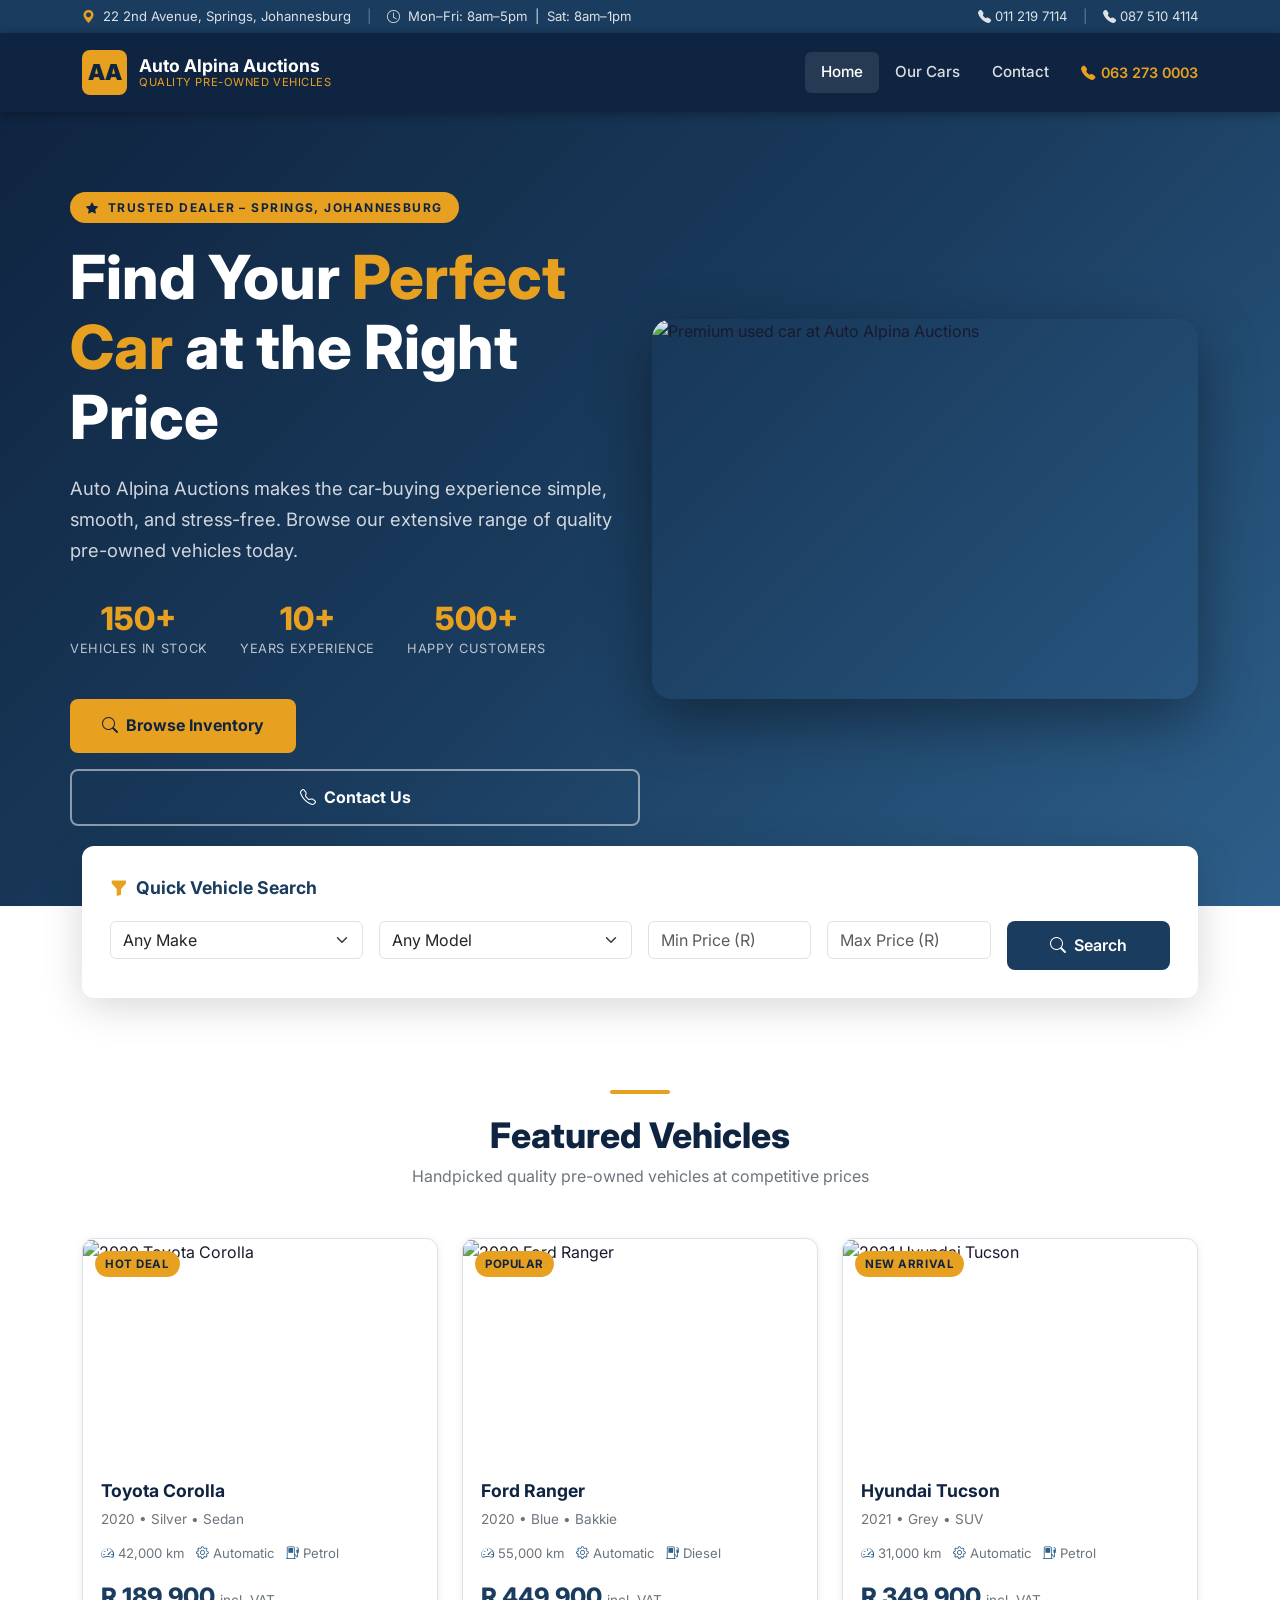
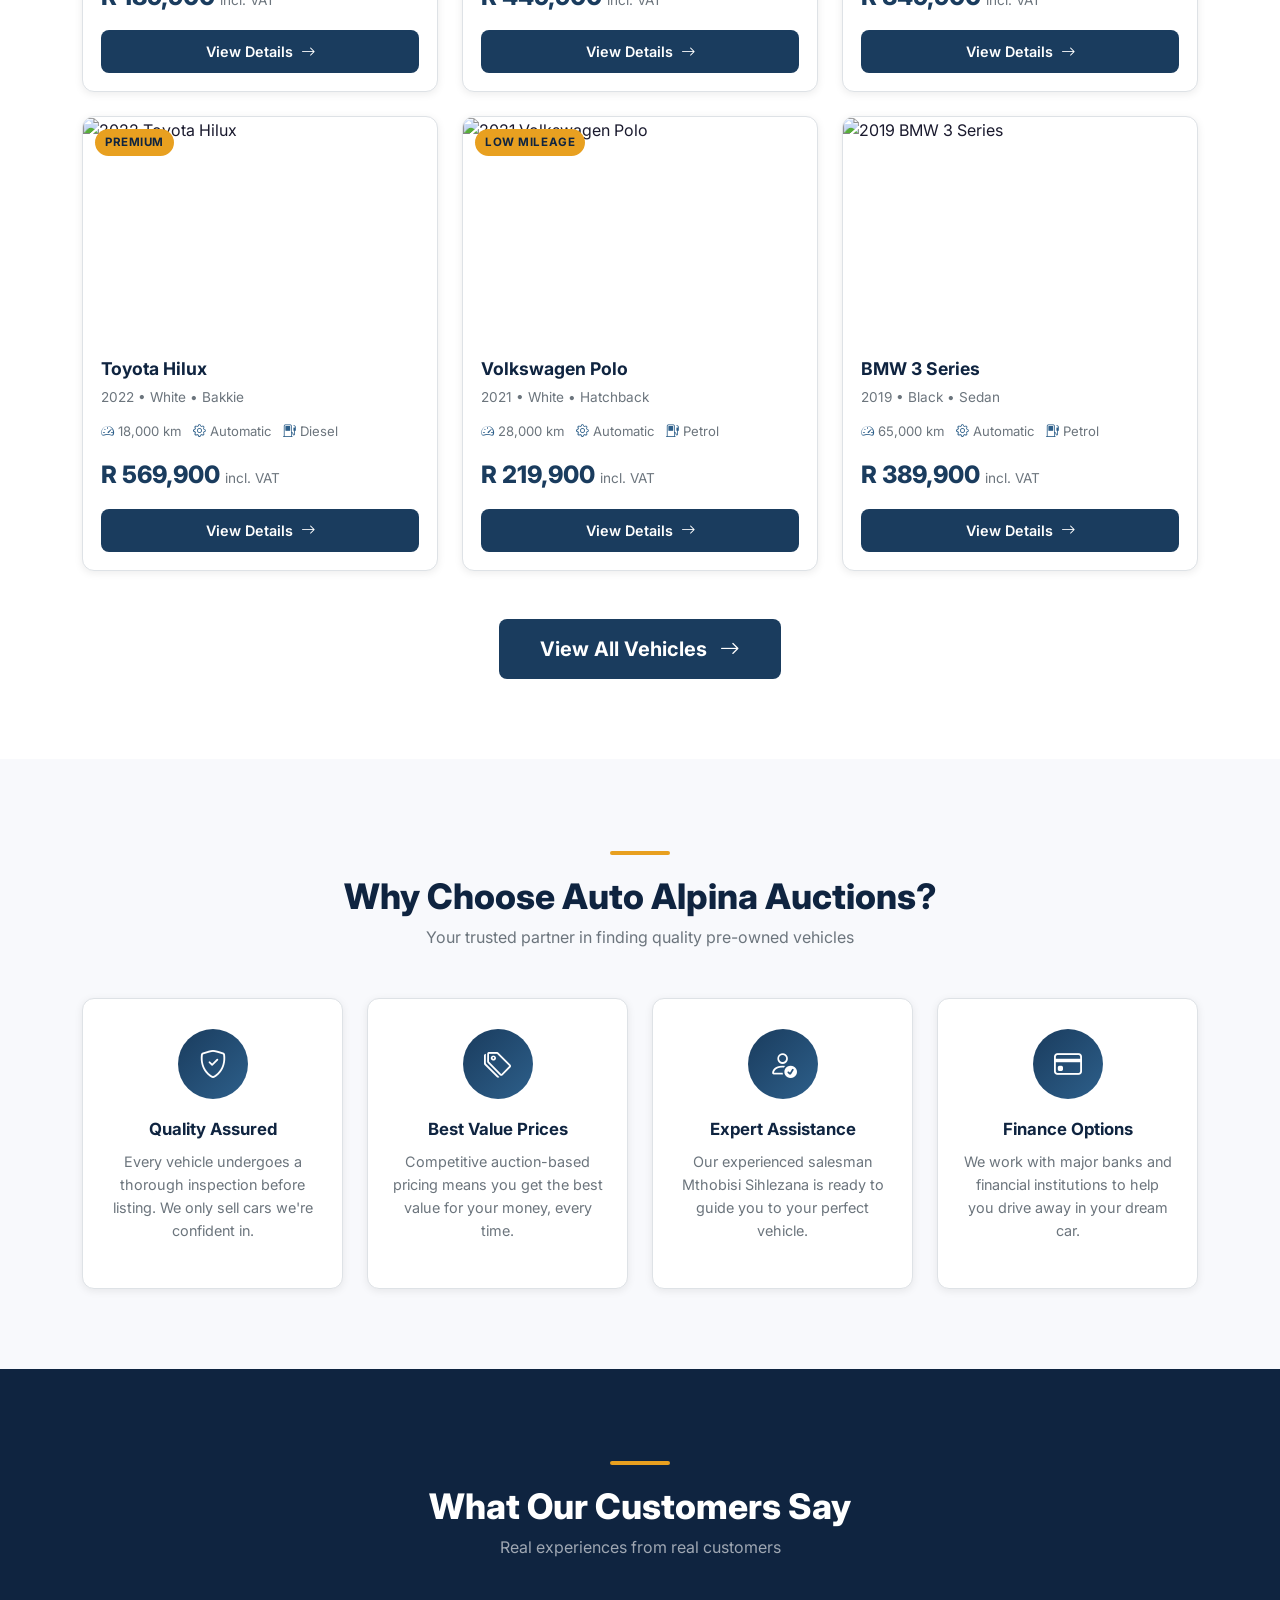
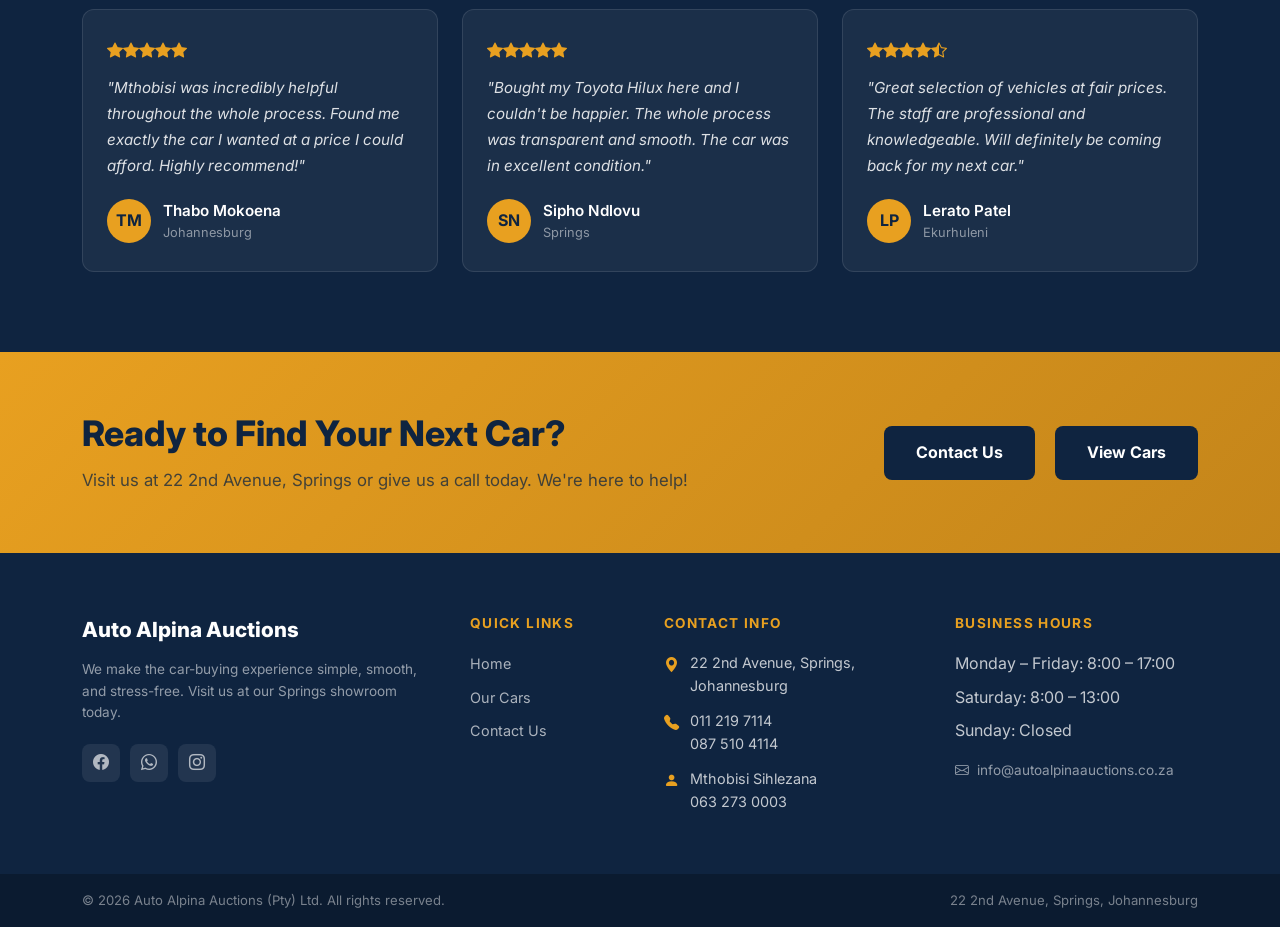
==== index.html @ 6c8ada07 "Add complete website structure for Auto Alpina Auctions Co-authored-by: auto-alpina-auctions <205971" ====
<!DOCTYPE html>
<html lang="en">
<head>
  <meta charset="UTF-8" />
  <meta name="viewport" content="width=device-width, initial-scale=1.0" />
  <meta name="description" content="Auto Alpina Auctions – Quality used cars in Springs, Johannesburg. Browse our inventory of pre-owned vehicles at great prices." />
  <title>Auto Alpina Auctions | Quality Used Cars – Springs, Johannesburg</title>
  <link rel="stylesheet" href="https://cdn.jsdelivr.net/npm/bootstrap@5.3.3/dist/css/bootstrap.min.css" />
  <link rel="stylesheet" href="https://cdn.jsdelivr.net/npm/bootstrap-icons@1.11.3/font/bootstrap-icons.min.css" />
  <link href="https://fonts.googleapis.com/css2?family=Inter:wght@400;500;600;700;800&display=swap" rel="stylesheet" />
  <link rel="stylesheet" href="css/style.css" />
</head>
<body>

  <!-- Top Bar -->
  <div class="top-bar">
    <div class="container d-flex justify-content-between align-items-center flex-wrap gap-2">
      <div>
        <i class="bi bi-geo-alt-fill me-1 text-accent"></i>
        22 2nd Avenue, Springs, Johannesburg
        <span class="separator">|</span>
        <i class="bi bi-clock me-1"></i> Mon–Fri: 8am–5pm &nbsp;|&nbsp; Sat: 8am–1pm
      </div>
      <div>
        <a href="tel:0112197114"><i class="bi bi-telephone-fill me-1"></i>011 219 7114</a>
        <span class="separator">|</span>
        <a href="tel:0875104114"><i class="bi bi-telephone-fill me-1"></i>087 510 4114</a>
      </div>
    </div>
  </div>

  <!-- Navbar -->
  <nav class="navbar navbar-expand-lg">
    <div class="container">
      <a class="navbar-brand" href="index.html">
        <div class="navbar-logo">AA</div>
        <div class="navbar-brand-text">
          <span class="navbar-brand-name">Auto Alpina Auctions</span>
          <span class="navbar-brand-tagline">Quality Pre-Owned Vehicles</span>
        </div>
      </a>
      <button class="navbar-toggler" type="button" data-bs-toggle="collapse" data-bs-target="#mainNav" aria-controls="mainNav" aria-expanded="false" aria-label="Toggle navigation">
        <span class="navbar-toggler-icon"></span>
      </button>
      <div class="collapse navbar-collapse" id="mainNav">
        <ul class="navbar-nav ms-auto me-3">
          <li class="nav-item"><a class="nav-link active" href="index.html">Home</a></li>
          <li class="nav-item"><a class="nav-link" href="inventory.html">Our Cars</a></li>
          <li class="nav-item"><a class="nav-link" href="contact.html">Contact</a></li>
        </ul>
        <a href="tel:0632730003" class="navbar-phone">
          <i class="bi bi-telephone-fill"></i> 063 273 0003
        </a>
      </div>
    </div>
  </nav>

  <!-- Hero Section -->
  <section class="hero">
    <div class="container">
      <div class="row align-items-center">
        <div class="col-lg-6 hero-content">
          <div class="hero-badge">
            <i class="bi bi-star-fill me-1"></i> Trusted Dealer – Springs, Johannesburg
          </div>
          <h1>Find Your <span>Perfect Car</span> at the Right Price</h1>
          <p class="hero-subtitle">
            Auto Alpina Auctions makes the car-buying experience simple, smooth, and stress-free.
            Browse our extensive range of quality pre-owned vehicles today.
          </p>
          <div class="hero-stats">
            <div class="hero-stat">
              <span class="hero-stat-number count-anim" data-count="150" data-suffix="+">150+</span>
              <span class="hero-stat-label">Vehicles in Stock</span>
            </div>
            <div class="hero-stat">
              <span class="hero-stat-number count-anim" data-count="10" data-suffix="+">10+</span>
              <span class="hero-stat-label">Years Experience</span>
            </div>
            <div class="hero-stat">
              <span class="hero-stat-number count-anim" data-count="500" data-suffix="+">500+</span>
              <span class="hero-stat-label">Happy Customers</span>
            </div>
          </div>
          <div class="d-flex gap-3 flex-wrap">
            <a href="inventory.html" class="btn-cta-white" style="background:var(--accent);color:var(--primary-dark);padding:14px 32px;border-radius:8px;font-weight:700;font-size:1rem;">
              <i class="bi bi-search me-2"></i>Browse Inventory
            </a>
            <a href="contact.html" class="btn-call-dealer" style="border:2px solid rgba(255,255,255,0.5);color:#fff;padding:14px 28px;border-radius:8px;font-weight:700;font-size:1rem;background:transparent;">
              <i class="bi bi-telephone me-2"></i>Contact Us
            </a>
          </div>
        </div>
        <div class="col-lg-6 hero-image-col mt-5 mt-lg-0">
          <img
            src="https://images.unsplash.com/photo-1552519507-da3b142c6e3d?w=800&q=80"
            alt="Premium used car at Auto Alpina Auctions"
            class="hero-car-img"
            loading="eager"
          />
        </div>
      </div>
    </div>
  </section>

  <!-- Quick Search Box -->
  <div class="container">
    <div class="search-box">
      <div class="search-box-title">
        <i class="bi bi-funnel-fill"></i> Quick Vehicle Search
      </div>
      <form action="inventory.html" method="GET" id="quickSearchForm">
        <div class="row g-3">
          <div class="col-md-3 col-sm-6">
            <select name="make" class="form-select" id="qsMake">
              <option value="">Any Make</option>
            </select>
          </div>
          <div class="col-md-3 col-sm-6">
            <select name="model" class="form-select" id="qsModel">
              <option value="">Any Model</option>
            </select>
          </div>
          <div class="col-md-2 col-sm-6">
            <input type="number" name="minPrice" class="form-control" placeholder="Min Price (R)" />
          </div>
          <div class="col-md-2 col-sm-6">
            <input type="number" name="maxPrice" class="form-control" placeholder="Max Price (R)" />
          </div>
          <div class="col-md-2">
            <button type="submit" class="btn-search-main">
              <i class="bi bi-search me-1"></i> Search
            </button>
          </div>
        </div>
      </form>
    </div>
  </div>

  <!-- Featured Vehicles -->
  <section class="section-pad">
    <div class="container">
      <div class="text-center mb-5">
        <div class="section-divider mx-auto"></div>
        <h2 class="section-title">Featured Vehicles</h2>
        <p class="section-subtitle">Handpicked quality pre-owned vehicles at competitive prices</p>
      </div>
      <div class="row g-4" id="featuredGrid">
        <!-- Populated by JS -->
      </div>
      <div class="text-center mt-5">
        <a href="inventory.html" class="btn btn-lg" style="background:var(--primary);color:#fff;padding:14px 40px;border-radius:8px;font-weight:700;">
          View All Vehicles <i class="bi bi-arrow-right ms-2"></i>
        </a>
      </div>
    </div>
  </section>

  <!-- Why Choose Us -->
  <section class="section-pad why-us">
    <div class="container">
      <div class="text-center mb-5">
        <div class="section-divider mx-auto"></div>
        <h2 class="section-title">Why Choose Auto Alpina Auctions?</h2>
        <p class="section-subtitle">Your trusted partner in finding quality pre-owned vehicles</p>
      </div>
      <div class="row g-4">
        <div class="col-md-6 col-lg-3">
          <div class="feature-card">
            <div class="feature-icon"><i class="bi bi-shield-check"></i></div>
            <h3 class="feature-title">Quality Assured</h3>
            <p class="feature-text">Every vehicle undergoes a thorough inspection before listing. We only sell cars we're confident in.</p>
          </div>
        </div>
        <div class="col-md-6 col-lg-3">
          <div class="feature-card">
            <div class="feature-icon"><i class="bi bi-tags"></i></div>
            <h3 class="feature-title">Best Value Prices</h3>
            <p class="feature-text">Competitive auction-based pricing means you get the best value for your money, every time.</p>
          </div>
        </div>
        <div class="col-md-6 col-lg-3">
          <div class="feature-card">
            <div class="feature-icon"><i class="bi bi-person-check"></i></div>
            <h3 class="feature-title">Expert Assistance</h3>
            <p class="feature-text">Our experienced salesman Mthobisi Sihlezana is ready to guide you to your perfect vehicle.</p>
          </div>
        </div>
        <div class="col-md-6 col-lg-3">
          <div class="feature-card">
            <div class="feature-icon"><i class="bi bi-credit-card"></i></div>
            <h3 class="feature-title">Finance Options</h3>
            <p class="feature-text">We work with major banks and financial institutions to help you drive away in your dream car.</p>
          </div>
        </div>
      </div>
    </div>
  </section>

  <!-- Testimonials -->
  <section class="section-pad testimonials">
    <div class="container">
      <div class="text-center mb-5">
        <div class="section-divider mx-auto"></div>
        <h2 class="section-title" style="color:#fff;">What Our Customers Say</h2>
        <p class="section-subtitle" style="color:rgba(255,255,255,0.6);">Real experiences from real customers</p>
      </div>
      <div class="row g-4">
        <div class="col-md-4">
          <div class="testimonial-card">
            <div class="testimonial-stars">
              <i class="bi bi-star-fill"></i><i class="bi bi-star-fill"></i><i class="bi bi-star-fill"></i><i class="bi bi-star-fill"></i><i class="bi bi-star-fill"></i>
            </div>
            <p class="testimonial-text">"Mthobisi was incredibly helpful throughout the whole process. Found me exactly the car I wanted at a price I could afford. Highly recommend!"</p>
            <div class="testimonial-author">
              <div class="testimonial-avatar">TM</div>
              <div>
                <div class="testimonial-name">Thabo Mokoena</div>
                <div class="testimonial-location">Johannesburg</div>
              </div>
            </div>
          </div>
        </div>
        <div class="col-md-4">
          <div class="testimonial-card">
            <div class="testimonial-stars">
              <i class="bi bi-star-fill"></i><i class="bi bi-star-fill"></i><i class="bi bi-star-fill"></i><i class="bi bi-star-fill"></i><i class="bi bi-star-fill"></i>
            </div>
            <p class="testimonial-text">"Bought my Toyota Hilux here and I couldn't be happier. The whole process was transparent and smooth. The car was in excellent condition."</p>
            <div class="testimonial-author">
              <div class="testimonial-avatar">SN</div>
              <div>
                <div class="testimonial-name">Sipho Ndlovu</div>
                <div class="testimonial-location">Springs</div>
              </div>
            </div>
          </div>
        </div>
        <div class="col-md-4">
          <div class="testimonial-card">
            <div class="testimonial-stars">
              <i class="bi bi-star-fill"></i><i class="bi bi-star-fill"></i><i class="bi bi-star-fill"></i><i class="bi bi-star-fill"></i><i class="bi bi-star-half"></i>
            </div>
            <p class="testimonial-text">"Great selection of vehicles at fair prices. The staff are professional and knowledgeable. Will definitely be coming back for my next car."</p>
            <div class="testimonial-author">
              <div class="testimonial-avatar">LP</div>
              <div>
                <div class="testimonial-name">Lerato Patel</div>
                <div class="testimonial-location">Ekurhuleni</div>
              </div>
            </div>
          </div>
        </div>
      </div>
    </div>
  </section>

  <!-- CTA Banner -->
  <section class="cta-banner">
    <div class="container">
      <div class="row align-items-center">
        <div class="col-lg-8">
          <h2>Ready to Find Your Next Car?</h2>
          <p>Visit us at 22 2nd Avenue, Springs or give us a call today. We're here to help!</p>
        </div>
        <div class="col-lg-4 text-lg-end mt-4 mt-lg-0">
          <a href="contact.html" class="btn-cta-white me-3">Contact Us</a>
          <a href="inventory.html" class="btn-cta-white">View Cars</a>
        </div>
      </div>
    </div>
  </section>

  <!-- Footer -->
  <footer>
    <div class="container">
      <div class="row g-5">
        <div class="col-lg-4">
          <div class="footer-logo-text">Auto Alpina Auctions</div>
          <p class="footer-tagline">We make the car-buying experience simple, smooth, and stress-free. Visit us at our Springs showroom today.</p>
          <div class="footer-social">
            <a href="#" aria-label="Facebook"><i class="bi bi-facebook"></i></a>
            <a href="#" aria-label="WhatsApp"><i class="bi bi-whatsapp"></i></a>
            <a href="#" aria-label="Instagram"><i class="bi bi-instagram"></i></a>
          </div>
        </div>
        <div class="col-lg-2 col-md-4">
          <div class="footer-heading">Quick Links</div>
          <ul class="footer-links">
            <li><a href="index.html">Home</a></li>
            <li><a href="inventory.html">Our Cars</a></li>
            <li><a href="contact.html">Contact Us</a></li>
          </ul>
        </div>
        <div class="col-lg-3 col-md-4">
          <div class="footer-heading">Contact Info</div>
          <div class="footer-contact-item">
            <i class="bi bi-geo-alt-fill"></i>
            <span>22 2nd Avenue, Springs, Johannesburg</span>
          </div>
          <div class="footer-contact-item">
            <i class="bi bi-telephone-fill"></i>
            <div>
              <a href="tel:0112197114" style="color:rgba(255,255,255,0.75);">011 219 7114</a><br/>
              <a href="tel:0875104114" style="color:rgba(255,255,255,0.75);">087 510 4114</a>
            </div>
          </div>
          <div class="footer-contact-item">
            <i class="bi bi-person-fill"></i>
            <div>
              <div style="color:rgba(255,255,255,0.75);">Mthobisi Sihlezana</div>
              <a href="tel:0632730003" style="color:rgba(255,255,255,0.75);">063 273 0003</a>
            </div>
          </div>
        </div>
        <div class="col-lg-3 col-md-4">
          <div class="footer-heading">Business Hours</div>
          <ul class="footer-links">
            <li>Monday – Friday: 8:00 – 17:00</li>
            <li>Saturday: 8:00 – 13:00</li>
            <li>Sunday: Closed</li>
          </ul>
          <div class="mt-3" style="color:rgba(255,255,255,0.55);font-size:0.85rem;">
            <i class="bi bi-envelope me-1"></i> info@autoalpinaauctions.co.za
          </div>
        </div>
      </div>
    </div>
    <div class="footer-bottom mt-5">
      <div class="container d-flex justify-content-between align-items-center flex-wrap gap-2">
        <p>&copy; <span id="footerYear"></span> Auto Alpina Auctions (Pty) Ltd. All rights reserved.</p>
        <p>22 2nd Avenue, Springs, Johannesburg</p>
      </div>
    </div>
  </footer>

  <script src="https://cdn.jsdelivr.net/npm/bootstrap@5.3.3/dist/js/bootstrap.bundle.min.js"></script>
  <script src="js/inventory-data.js"></script>
  <script src="js/main.js"></script>
  <script>
    // Footer year
    document.getElementById('footerYear').textContent = new Date().getFullYear();

    // Populate quick search make dropdown
    const qsMake = document.getElementById('qsMake');
    getUniqueMakes().forEach(make => {
      const opt = document.createElement('option');
      opt.value = make;
      opt.textContent = make;
      qsMake.appendChild(opt);
    });

    // Update model dropdown when make changes
    qsMake.addEventListener('change', function () {
      const qsModel = document.getElementById('qsModel');
      qsModel.innerHTML = '<option value="">Any Model</option>';
      if (this.value) {
        getModelsByMake(this.value).forEach(model => {
          const opt = document.createElement('option');
          opt.value = model;
          opt.textContent = model;
          qsModel.appendChild(opt);
        });
      }
    });

    // Featured vehicles (first 6, varied selection)
    const featuredIds = [1, 4, 5, 7, 2, 3];
    const featuredVehicles = featuredIds.map(id => getVehicleById(id)).filter(Boolean);
    const featuredGrid = document.getElementById('featuredGrid');

    featuredVehicles.forEach(v => {
      const col = document.createElement('div');
      col.className = 'col-lg-4 col-md-6';
      col.innerHTML = `
        <div class="vehicle-card">
          <div class="vehicle-card-img-wrapper">
            <img src="${v.images[0]}" alt="${v.year} ${v.make} ${v.model}" class="vehicle-card-img" loading="lazy" />
            ${v.badge ? `<div class="vehicle-badge">${v.badge}</div>` : ''}
          </div>
          <div class="vehicle-card-body">
            <div class="vehicle-card-title">${v.make} ${v.model}</div>
            <div class="vehicle-card-year">${v.year} &bull; ${v.color} &bull; ${v.bodyType}</div>
            <div class="vehicle-card-specs">
              <span class="vehicle-spec-item"><i class="bi bi-speedometer2"></i> ${v.mileage.toLocaleString()} km</span>
              <span class="vehicle-spec-item"><i class="bi bi-gear"></i> ${v.transmission}</span>
              <span class="vehicle-spec-item"><i class="bi bi-fuel-pump"></i> ${v.fuelType}</span>
            </div>
            <div class="vehicle-card-price">${formatPrice(v.price)} <span>incl. VAT</span></div>
            <a href="vehicle-detail.html?id=${v.id}" class="btn-view-car">
              View Details <i class="bi bi-arrow-right ms-1"></i>
            </a>
          </div>
        </div>`;
      featuredGrid.appendChild(col);
    });
  </script>
</body>
</html>
---- css/style.css ----
/* ============================
   Auto Alpina Auctions - Main Styles
   ============================ */

:root {
  --primary: #1a3c5e;
  --primary-dark: #0f2440;
  --primary-light: #2d5f8a;
  --accent: #e8a020;
  --accent-dark: #c4851a;
  --text-dark: #1a1a2e;
  --text-muted: #6c757d;
  --bg-light: #f8f9fc;
  --bg-white: #ffffff;
  --border-color: #dee2e6;
  --shadow-sm: 0 2px 8px rgba(0,0,0,0.08);
  --shadow-md: 0 4px 20px rgba(0,0,0,0.12);
  --shadow-lg: 0 8px 40px rgba(0,0,0,0.16);
  --radius: 12px;
  --radius-sm: 8px;
  --transition: all 0.3s ease;
}

* {
  box-sizing: border-box;
  margin: 0;
  padding: 0;
}

html {
  scroll-behavior: smooth;
}

body {
  font-family: 'Inter', 'Segoe UI', -apple-system, BlinkMacSystemFont, sans-serif;
  color: var(--text-dark);
  background: var(--bg-white);
  line-height: 1.6;
  font-size: 16px;
}

a {
  text-decoration: none;
  color: inherit;
}

img {
  max-width: 100%;
  height: auto;
}

/* ============================
   NAVBAR
   ============================ */
.navbar {
  background: var(--primary-dark) !important;
  padding: 0.75rem 0;
  box-shadow: 0 2px 10px rgba(0,0,0,0.3);
  position: sticky;
  top: 0;
  z-index: 1000;
}

.navbar-brand {
  display: flex;
  align-items: center;
  gap: 12px;
}

.navbar-logo {
  width: 45px;
  height: 45px;
  background: var(--accent);
  border-radius: 8px;
  display: flex;
  align-items: center;
  justify-content: center;
  font-size: 22px;
  font-weight: 900;
  color: var(--primary-dark);
  flex-shrink: 0;
}

.navbar-brand-text {
  line-height: 1.2;
}

.navbar-brand-name {
  font-size: 1.1rem;
  font-weight: 700;
  color: #fff;
  display: block;
}

.navbar-brand-tagline {
  font-size: 0.7rem;
  color: var(--accent);
  display: block;
  letter-spacing: 0.05em;
  text-transform: uppercase;
}

.navbar-nav .nav-link {
  color: rgba(255,255,255,0.85) !important;
  font-weight: 500;
  padding: 0.5rem 1rem !important;
  transition: var(--transition);
  border-radius: 6px;
  font-size: 0.95rem;
}

.navbar-nav .nav-link:hover,
.navbar-nav .nav-link.active {
  color: #fff !important;
  background: rgba(255,255,255,0.1);
}

.navbar-toggler {
  border-color: rgba(255,255,255,0.3) !important;
}

.navbar-toggler-icon {
  filter: invert(1);
}

.navbar-phone {
  display: flex;
  align-items: center;
  gap: 6px;
  color: var(--accent);
  font-weight: 600;
  font-size: 0.9rem;
  white-space: nowrap;
}

/* ============================
   TOP BAR
   ============================ */
.top-bar {
  background: var(--primary);
  padding: 6px 0;
  font-size: 0.82rem;
  color: rgba(255,255,255,0.85);
}

.top-bar a {
  color: rgba(255,255,255,0.85);
  transition: color 0.2s;
}

.top-bar a:hover {
  color: var(--accent);
}

.top-bar .separator {
  margin: 0 12px;
  opacity: 0.4;
}

/* ============================
   HERO SECTION
   ============================ */
.hero {
  position: relative;
  min-height: 85vh;
  background: linear-gradient(135deg, var(--primary-dark) 0%, var(--primary) 50%, var(--primary-light) 100%);
  display: flex;
  align-items: center;
  overflow: hidden;
}

.hero::before {
  content: '';
  position: absolute;
  inset: 0;
  background: url('https://images.unsplash.com/photo-1552519507-da3b142c6e3d?w=1600&q=60') center/cover no-repeat;
  opacity: 0.12;
}

.hero-content {
  position: relative;
  z-index: 2;
  padding: 80px 0;
}

.hero-badge {
  display: inline-block;
  background: var(--accent);
  color: var(--primary-dark);
  font-size: 0.75rem;
  font-weight: 700;
  letter-spacing: 0.12em;
  text-transform: uppercase;
  padding: 6px 16px;
  border-radius: 20px;
  margin-bottom: 20px;
}

.hero h1 {
  font-size: clamp(2rem, 5vw, 3.8rem);
  font-weight: 800;
  color: #fff;
  line-height: 1.15;
  margin-bottom: 20px;
}

.hero h1 span {
  color: var(--accent);
}

.hero-subtitle {
  font-size: 1.15rem;
  color: rgba(255,255,255,0.8);
  margin-bottom: 36px;
  max-width: 560px;
  line-height: 1.7;
}

.hero-stats {
  display: flex;
  gap: 32px;
  margin-bottom: 40px;
  flex-wrap: wrap;
}

.hero-stat {
  text-align: center;
}

.hero-stat-number {
  display: block;
  font-size: 2rem;
  font-weight: 800;
  color: var(--accent);
  line-height: 1;
}

.hero-stat-label {
  display: block;
  font-size: 0.8rem;
  color: rgba(255,255,255,0.7);
  margin-top: 4px;
  text-transform: uppercase;
  letter-spacing: 0.05em;
}

.hero-image-col {
  display: flex;
  align-items: center;
  justify-content: center;
}

.hero-car-img {
  width: 100%;
  max-width: 600px;
  border-radius: 20px;
  box-shadow: 0 20px 60px rgba(0,0,0,0.4);
  object-fit: cover;
  height: 380px;
}

/* ============================
   SEARCH BOX
   ============================ */
.search-box {
  background: #fff;
  border-radius: var(--radius);
  padding: 28px;
  box-shadow: var(--shadow-lg);
  margin-top: -60px;
  position: relative;
  z-index: 10;
}

.search-box-title {
  font-size: 1.1rem;
  font-weight: 700;
  color: var(--primary);
  margin-bottom: 18px;
  display: flex;
  align-items: center;
  gap: 8px;
}

.search-box-title i {
  color: var(--accent);
}

.btn-search-main {
  background: var(--primary);
  color: #fff;
  border: none;
  padding: 12px 24px;
  border-radius: 8px;
  font-weight: 600;
  font-size: 1rem;
  cursor: pointer;
  transition: var(--transition);
  width: 100%;
}

.btn-search-main:hover {
  background: var(--primary-light);
  transform: translateY(-1px);
}

/* ============================
   SECTION STYLES
   ============================ */
.section-title {
  font-size: clamp(1.6rem, 3vw, 2.2rem);
  font-weight: 800;
  color: var(--primary-dark);
  margin-bottom: 8px;
}

.section-subtitle {
  color: var(--text-muted);
  font-size: 1rem;
  margin-bottom: 40px;
}

.section-divider {
  width: 60px;
  height: 4px;
  background: var(--accent);
  border-radius: 2px;
  margin: 12px 0 20px;
}

/* ============================
   VEHICLE CARDS
   ============================ */
.vehicle-card {
  background: #fff;
  border-radius: var(--radius);
  overflow: hidden;
  box-shadow: var(--shadow-sm);
  transition: var(--transition);
  height: 100%;
  display: flex;
  flex-direction: column;
  border: 1px solid var(--border-color);
}

.vehicle-card:hover {
  transform: translateY(-6px);
  box-shadow: var(--shadow-lg);
}

.vehicle-card-img-wrapper {
  position: relative;
  overflow: hidden;
  height: 220px;
}

.vehicle-card-img {
  width: 100%;
  height: 100%;
  object-fit: cover;
  transition: transform 0.5s ease;
}

.vehicle-card:hover .vehicle-card-img {
  transform: scale(1.05);
}

.vehicle-badge {
  position: absolute;
  top: 12px;
  left: 12px;
  background: var(--accent);
  color: var(--primary-dark);
  font-size: 0.72rem;
  font-weight: 700;
  padding: 4px 10px;
  border-radius: 20px;
  text-transform: uppercase;
  letter-spacing: 0.05em;
}

.vehicle-badge.badge-new {
  background: #28a745;
  color: #fff;
}

.vehicle-badge.badge-premium {
  background: var(--primary);
  color: #fff;
}

.vehicle-card-body {
  padding: 18px;
  flex: 1;
  display: flex;
  flex-direction: column;
}

.vehicle-card-title {
  font-size: 1.1rem;
  font-weight: 700;
  color: var(--primary-dark);
  margin-bottom: 4px;
}

.vehicle-card-year {
  font-size: 0.85rem;
  color: var(--text-muted);
  margin-bottom: 12px;
}

.vehicle-card-specs {
  display: flex;
  gap: 12px;
  flex-wrap: wrap;
  margin-bottom: 14px;
}

.vehicle-spec-item {
  display: flex;
  align-items: center;
  gap: 4px;
  font-size: 0.82rem;
  color: var(--text-muted);
}

.vehicle-spec-item i {
  color: var(--primary-light);
  font-size: 0.8rem;
}

.vehicle-card-price {
  font-size: 1.5rem;
  font-weight: 800;
  color: var(--primary);
  margin-top: auto;
  margin-bottom: 14px;
}

.vehicle-card-price span {
  font-size: 0.85rem;
  font-weight: 400;
  color: var(--text-muted);
}

.btn-view-car {
  background: var(--primary);
  color: #fff;
  border: none;
  padding: 10px 20px;
  border-radius: var(--radius-sm);
  font-weight: 600;
  font-size: 0.9rem;
  cursor: pointer;
  transition: var(--transition);
  text-align: center;
  display: block;
}

.btn-view-car:hover {
  background: var(--accent);
  color: var(--primary-dark);
}

/* ============================
   FILTER SIDEBAR
   ============================ */
.filter-sidebar {
  background: #fff;
  border-radius: var(--radius);
  padding: 24px;
  box-shadow: var(--shadow-sm);
  border: 1px solid var(--border-color);
  position: sticky;
  top: 80px;
}

.filter-title {
  font-size: 1.1rem;
  font-weight: 700;
  color: var(--primary-dark);
  margin-bottom: 20px;
  display: flex;
  align-items: center;
  justify-content: space-between;
}

.filter-group {
  margin-bottom: 20px;
}

.filter-group label {
  display: block;
  font-size: 0.85rem;
  font-weight: 600;
  color: var(--primary);
  margin-bottom: 8px;
  text-transform: uppercase;
  letter-spacing: 0.05em;
}

.filter-group select,
.filter-group input[type="number"],
.filter-group input[type="text"] {
  width: 100%;
  padding: 10px 14px;
  border: 1.5px solid var(--border-color);
  border-radius: 8px;
  font-size: 0.9rem;
  color: var(--text-dark);
  background: var(--bg-light);
  transition: var(--transition);
  outline: none;
}

.filter-group select:focus,
.filter-group input:focus {
  border-color: var(--primary-light);
  background: #fff;
  box-shadow: 0 0 0 3px rgba(45,95,138,0.1);
}

.price-range-inputs {
  display: flex;
  gap: 8px;
  align-items: center;
}

.price-range-sep {
  color: var(--text-muted);
  flex-shrink: 0;
}

.btn-filter-apply {
  background: var(--primary);
  color: #fff;
  border: none;
  padding: 11px 20px;
  border-radius: 8px;
  font-weight: 600;
  font-size: 0.95rem;
  cursor: pointer;
  transition: var(--transition);
  width: 100%;
  margin-top: 4px;
}

.btn-filter-apply:hover {
  background: var(--primary-light);
}

.btn-filter-reset {
  background: transparent;
  color: var(--text-muted);
  border: 1.5px solid var(--border-color);
  padding: 10px 20px;
  border-radius: 8px;
  font-weight: 600;
  font-size: 0.9rem;
  cursor: pointer;
  transition: var(--transition);
  width: 100%;
  margin-top: 8px;
}

.btn-filter-reset:hover {
  border-color: var(--primary);
  color: var(--primary);
}

/* ============================
   WHY CHOOSE US
   ============================ */
.why-us {
  background: var(--bg-light);
}

.feature-card {
  background: #fff;
  border-radius: var(--radius);
  padding: 30px 24px;
  text-align: center;
  box-shadow: var(--shadow-sm);
  transition: var(--transition);
  height: 100%;
  border: 1px solid var(--border-color);
}

.feature-card:hover {
  transform: translateY(-4px);
  box-shadow: var(--shadow-md);
}

.feature-icon {
  width: 70px;
  height: 70px;
  background: linear-gradient(135deg, var(--primary), var(--primary-light));
  border-radius: 50%;
  display: flex;
  align-items: center;
  justify-content: center;
  margin: 0 auto 20px;
  font-size: 28px;
  color: #fff;
}

.feature-title {
  font-size: 1.05rem;
  font-weight: 700;
  color: var(--primary-dark);
  margin-bottom: 10px;
}

.feature-text {
  font-size: 0.9rem;
  color: var(--text-muted);
  line-height: 1.6;
}

/* ============================
   TESTIMONIALS
   ============================ */
.testimonials {
  background: var(--primary-dark);
}

.testimonial-card {
  background: rgba(255,255,255,0.05);
  border: 1px solid rgba(255,255,255,0.1);
  border-radius: var(--radius);
  padding: 28px 24px;
  height: 100%;
}

.testimonial-stars {
  color: var(--accent);
  font-size: 1rem;
  margin-bottom: 12px;
}

.testimonial-text {
  color: rgba(255,255,255,0.85);
  font-size: 0.95rem;
  line-height: 1.7;
  font-style: italic;
  margin-bottom: 20px;
}

.testimonial-author {
  display: flex;
  align-items: center;
  gap: 12px;
}

.testimonial-avatar {
  width: 44px;
  height: 44px;
  border-radius: 50%;
  background: var(--accent);
  display: flex;
  align-items: center;
  justify-content: center;
  font-weight: 700;
  color: var(--primary-dark);
  font-size: 1rem;
  flex-shrink: 0;
}

.testimonial-name {
  font-weight: 600;
  color: #fff;
  font-size: 0.95rem;
}

.testimonial-location {
  font-size: 0.8rem;
  color: rgba(255,255,255,0.5);
}

/* ============================
   CTA BANNER
   ============================ */
.cta-banner {
  background: linear-gradient(135deg, var(--accent) 0%, var(--accent-dark) 100%);
  padding: 60px 0;
}

.cta-banner h2 {
  font-size: clamp(1.5rem, 3vw, 2.2rem);
  font-weight: 800;
  color: var(--primary-dark);
  margin-bottom: 12px;
}

.cta-banner p {
  color: rgba(15,36,64,0.75);
  font-size: 1.05rem;
  margin-bottom: 0;
}

.btn-cta-white {
  background: var(--primary-dark);
  color: #fff;
  border: none;
  padding: 14px 32px;
  border-radius: 8px;
  font-weight: 700;
  font-size: 1rem;
  cursor: pointer;
  transition: var(--transition);
  display: inline-block;
}

.btn-cta-white:hover {
  background: var(--primary);
  color: #fff;
  transform: translateY(-2px);
  box-shadow: var(--shadow-md);
}

/* ============================
   CONTACT PAGE
   ============================ */
.contact-info-card {
  background: #fff;
  border-radius: var(--radius);
  padding: 32px;
  box-shadow: var(--shadow-sm);
  border: 1px solid var(--border-color);
  height: 100%;
}

.contact-info-item {
  display: flex;
  gap: 16px;
  margin-bottom: 24px;
  align-items: flex-start;
}

.contact-icon {
  width: 48px;
  height: 48px;
  background: linear-gradient(135deg, var(--primary), var(--primary-light));
  border-radius: 10px;
  display: flex;
  align-items: center;
  justify-content: center;
  color: #fff;
  font-size: 18px;
  flex-shrink: 0;
}

.contact-info-label {
  font-size: 0.8rem;
  font-weight: 600;
  color: var(--text-muted);
  text-transform: uppercase;
  letter-spacing: 0.06em;
  margin-bottom: 4px;
}

.contact-info-value {
  font-size: 1rem;
  font-weight: 600;
  color: var(--primary-dark);
}

.contact-info-value a {
  color: var(--primary);
  transition: color 0.2s;
}

.contact-info-value a:hover {
  color: var(--accent-dark);
}

.contact-form-card {
  background: #fff;
  border-radius: var(--radius);
  padding: 36px;
  box-shadow: var(--shadow-sm);
  border: 1px solid var(--border-color);
}

.form-control-custom {
  width: 100%;
  padding: 12px 16px;
  border: 1.5px solid var(--border-color);
  border-radius: 8px;
  font-size: 0.95rem;
  color: var(--text-dark);
  background: var(--bg-light);
  transition: var(--transition);
  outline: none;
  font-family: inherit;
}

.form-control-custom:focus {
  border-color: var(--primary-light);
  background: #fff;
  box-shadow: 0 0 0 3px rgba(45,95,138,0.12);
}

.form-label-custom {
  display: block;
  font-size: 0.875rem;
  font-weight: 600;
  color: var(--primary-dark);
  margin-bottom: 6px;
}

.btn-submit {
  background: var(--primary);
  color: #fff;
  border: none;
  padding: 13px 32px;
  border-radius: 8px;
  font-weight: 700;
  font-size: 1rem;
  cursor: pointer;
  transition: var(--transition);
  width: 100%;
}

.btn-submit:hover {
  background: var(--primary-light);
  transform: translateY(-1px);
  box-shadow: var(--shadow-md);
}

/* ============================
   VEHICLE DETAIL PAGE
   ============================ */
.vehicle-detail-gallery {
  border-radius: var(--radius);
  overflow: hidden;
}

.vehicle-main-image {
  width: 100%;
  height: 420px;
  object-fit: cover;
  border-radius: var(--radius);
}

.vehicle-thumb-grid {
  display: grid;
  grid-template-columns: repeat(4, 1fr);
  gap: 8px;
  margin-top: 8px;
}

.vehicle-thumb {
  width: 100%;
  height: 80px;
  object-fit: cover;
  border-radius: 8px;
  cursor: pointer;
  opacity: 0.7;
  transition: var(--transition);
  border: 2px solid transparent;
}

.vehicle-thumb:hover,
.vehicle-thumb.active {
  opacity: 1;
  border-color: var(--primary);
}

.vehicle-info-panel {
  background: #fff;
  border-radius: var(--radius);
  padding: 28px;
  box-shadow: var(--shadow-sm);
  border: 1px solid var(--border-color);
  position: sticky;
  top: 80px;
}

.vehicle-price-large {
  font-size: 2.2rem;
  font-weight: 800;
  color: var(--primary);
  margin-bottom: 4px;
}

.vehicle-specs-grid {
  display: grid;
  grid-template-columns: 1fr 1fr;
  gap: 12px;
  margin: 20px 0;
}

.vehicle-spec-block {
  background: var(--bg-light);
  border-radius: 8px;
  padding: 12px;
  text-align: center;
}

.vehicle-spec-block-label {
  font-size: 0.75rem;
  color: var(--text-muted);
  text-transform: uppercase;
  letter-spacing: 0.05em;
  margin-bottom: 4px;
}

.vehicle-spec-block-value {
  font-size: 0.95rem;
  font-weight: 700;
  color: var(--primary-dark);
}

.vehicle-features-list {
  display: grid;
  grid-template-columns: 1fr 1fr;
  gap: 8px;
  list-style: none;
  padding: 0;
}

.vehicle-features-list li {
  display: flex;
  align-items: center;
  gap: 8px;
  font-size: 0.9rem;
  color: var(--text-dark);
}

.vehicle-features-list li::before {
  content: '✓';
  color: #28a745;
  font-weight: 700;
  flex-shrink: 0;
}

.btn-enquire {
  background: var(--accent);
  color: var(--primary-dark);
  border: none;
  padding: 14px 28px;
  border-radius: 8px;
  font-weight: 700;
  font-size: 1rem;
  cursor: pointer;
  transition: var(--transition);
  width: 100%;
  margin-bottom: 10px;
  display: block;
  text-align: center;
}

.btn-enquire:hover {
  background: var(--accent-dark);
  transform: translateY(-1px);
  box-shadow: var(--shadow-md);
}

.btn-call-dealer {
  background: transparent;
  color: var(--primary);
  border: 2px solid var(--primary);
  padding: 12px 28px;
  border-radius: 8px;
  font-weight: 700;
  font-size: 1rem;
  cursor: pointer;
  transition: var(--transition);
  width: 100%;
  display: block;
  text-align: center;
}

.btn-call-dealer:hover {
  background: var(--primary);
  color: #fff;
}

/* ============================
   BREADCRUMB
   ============================ */
.page-header {
  background: linear-gradient(135deg, var(--primary-dark), var(--primary));
  padding: 40px 0 30px;
  color: #fff;
}

.page-header h1 {
  font-size: clamp(1.5rem, 3vw, 2.2rem);
  font-weight: 800;
  color: #fff;
  margin-bottom: 8px;
}

.page-header p {
  color: rgba(255,255,255,0.75);
  font-size: 1rem;
}

.breadcrumb {
  background: transparent;
  padding: 0;
  margin-bottom: 0;
}

.breadcrumb-item {
  font-size: 0.85rem;
  color: rgba(255,255,255,0.6);
}

.breadcrumb-item a {
  color: rgba(255,255,255,0.75);
}

.breadcrumb-item.active {
  color: var(--accent);
}

.breadcrumb-item + .breadcrumb-item::before {
  color: rgba(255,255,255,0.4);
}

/* ============================
   INVENTORY PAGE
   ============================ */
.inventory-results-header {
  display: flex;
  justify-content: space-between;
  align-items: center;
  margin-bottom: 24px;
  flex-wrap: wrap;
  gap: 12px;
}

.results-count {
  font-size: 0.95rem;
  color: var(--text-muted);
}

.results-count strong {
  color: var(--primary-dark);
}

.sort-select {
  padding: 8px 14px;
  border: 1.5px solid var(--border-color);
  border-radius: 8px;
  font-size: 0.9rem;
  color: var(--text-dark);
  background: #fff;
  outline: none;
  cursor: pointer;
}

.no-results {
  text-align: center;
  padding: 60px 20px;
  color: var(--text-muted);
}

.no-results i {
  font-size: 3rem;
  margin-bottom: 16px;
  opacity: 0.3;
}

/* ============================
   FOOTER
   ============================ */
footer {
  background: var(--primary-dark);
  padding: 60px 0 0;
  color: rgba(255,255,255,0.75);
}

.footer-logo-text {
  font-size: 1.3rem;
  font-weight: 800;
  color: #fff;
  margin-bottom: 12px;
}

.footer-tagline {
  font-size: 0.85rem;
  color: rgba(255,255,255,0.55);
  line-height: 1.6;
  margin-bottom: 20px;
}

.footer-heading {
  font-size: 0.85rem;
  font-weight: 700;
  text-transform: uppercase;
  letter-spacing: 0.1em;
  color: var(--accent);
  margin-bottom: 16px;
}

.footer-links {
  list-style: none;
  padding: 0;
}

.footer-links li {
  margin-bottom: 8px;
}

.footer-links a {
  color: rgba(255,255,255,0.65);
  font-size: 0.9rem;
  transition: color 0.2s;
}

.footer-links a:hover {
  color: var(--accent);
}

.footer-contact-item {
  display: flex;
  align-items: flex-start;
  gap: 10px;
  margin-bottom: 12px;
  font-size: 0.9rem;
}

.footer-contact-item i {
  color: var(--accent);
  font-size: 0.95rem;
  margin-top: 2px;
  flex-shrink: 0;
  width: 16px;
}

.footer-social {
  display: flex;
  gap: 10px;
  margin-top: 16px;
}

.footer-social a {
  width: 38px;
  height: 38px;
  background: rgba(255,255,255,0.08);
  border-radius: 8px;
  display: flex;
  align-items: center;
  justify-content: center;
  color: rgba(255,255,255,0.65);
  font-size: 1rem;
  transition: var(--transition);
}

.footer-social a:hover {
  background: var(--accent);
  color: var(--primary-dark);
}

.footer-bottom {
  background: rgba(0,0,0,0.25);
  padding: 16px 0;
  margin-top: 48px;
}

.footer-bottom p {
  font-size: 0.82rem;
  color: rgba(255,255,255,0.45);
  margin: 0;
}

/* ============================
   MAP SECTION
   ============================ */
.map-section {
  height: 380px;
  background: var(--bg-light);
  border-radius: var(--radius);
  overflow: hidden;
}

.map-section iframe {
  width: 100%;
  height: 100%;
  border: 0;
}

/* ============================
   UTILITY
   ============================ */
.bg-primary-custom { background: var(--primary) !important; }
.text-accent { color: var(--accent) !important; }
.text-primary-custom { color: var(--primary) !important; }

.section-pad { padding: 80px 0; }
.section-pad-sm { padding: 50px 0; }

.alert-success-custom {
  background: #d4edda;
  color: #155724;
  border: 1px solid #c3e6cb;
  padding: 14px 20px;
  border-radius: 8px;
  font-size: 0.95rem;
  display: none;
}

/* ============================
   RESPONSIVE
   ============================ */
@media (max-width: 991px) {
  .filter-sidebar {
    position: static;
    margin-bottom: 24px;
  }

  .hero {
    min-height: auto;
  }

  .hero-content {
    padding: 60px 0 20px;
    text-align: center;
  }

  .hero-subtitle {
    margin-left: auto;
    margin-right: auto;
  }

  .hero-stats {
    justify-content: center;
  }

  .hero-image-col {
    padding: 20px 0 60px;
  }

  .search-box {
    margin-top: 0;
  }
}

@media (max-width: 767px) {
  .top-bar {
    display: none;
  }

  .hero h1 {
    font-size: 2rem;
  }

  .vehicle-specs-grid {
    grid-template-columns: 1fr 1fr;
  }

  .vehicle-features-list {
    grid-template-columns: 1fr;
  }

  .hero-car-img {
    height: 240px;
  }

  .vehicle-main-image {
    height: 280px;
  }
}

@media (max-width: 575px) {
  .hero-stats {
    gap: 20px;
  }

  .hero-stat-number {
    font-size: 1.6rem;
  }

  .section-pad {
    padding: 50px 0;
  }
}
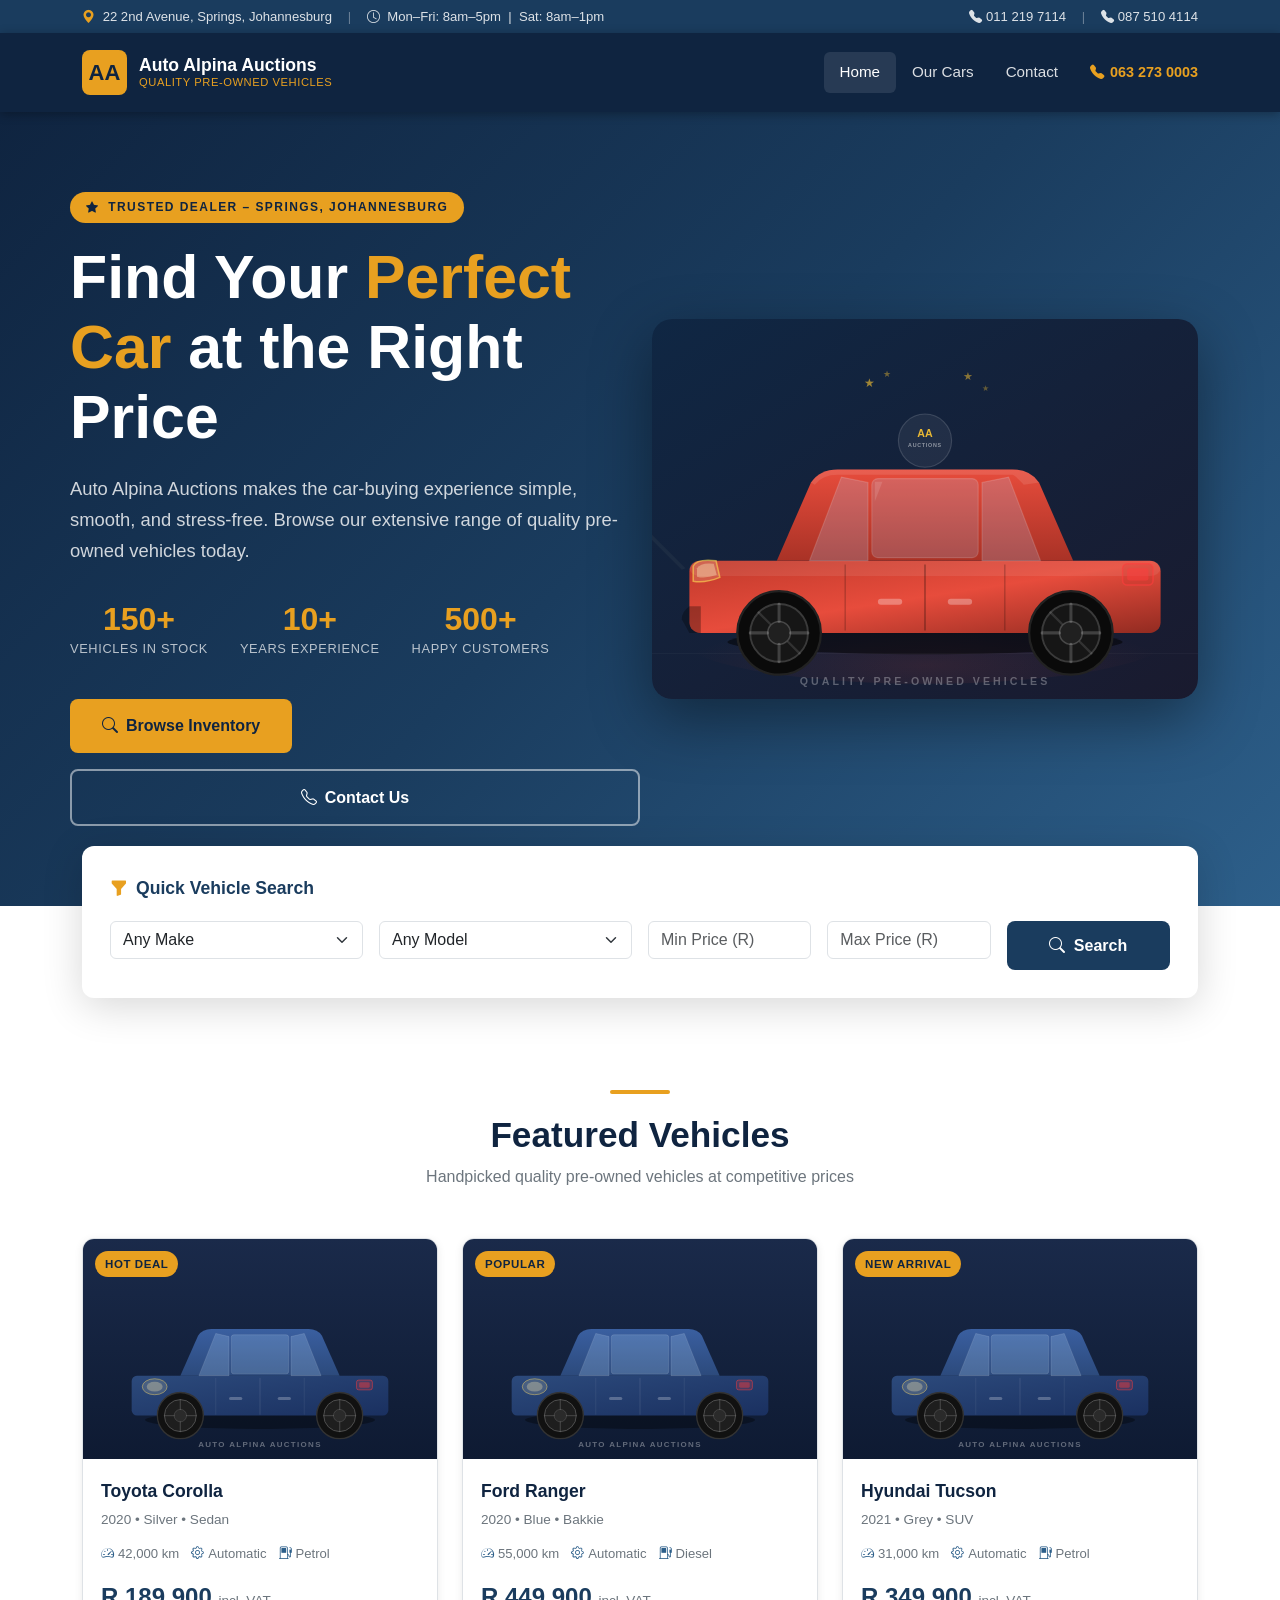
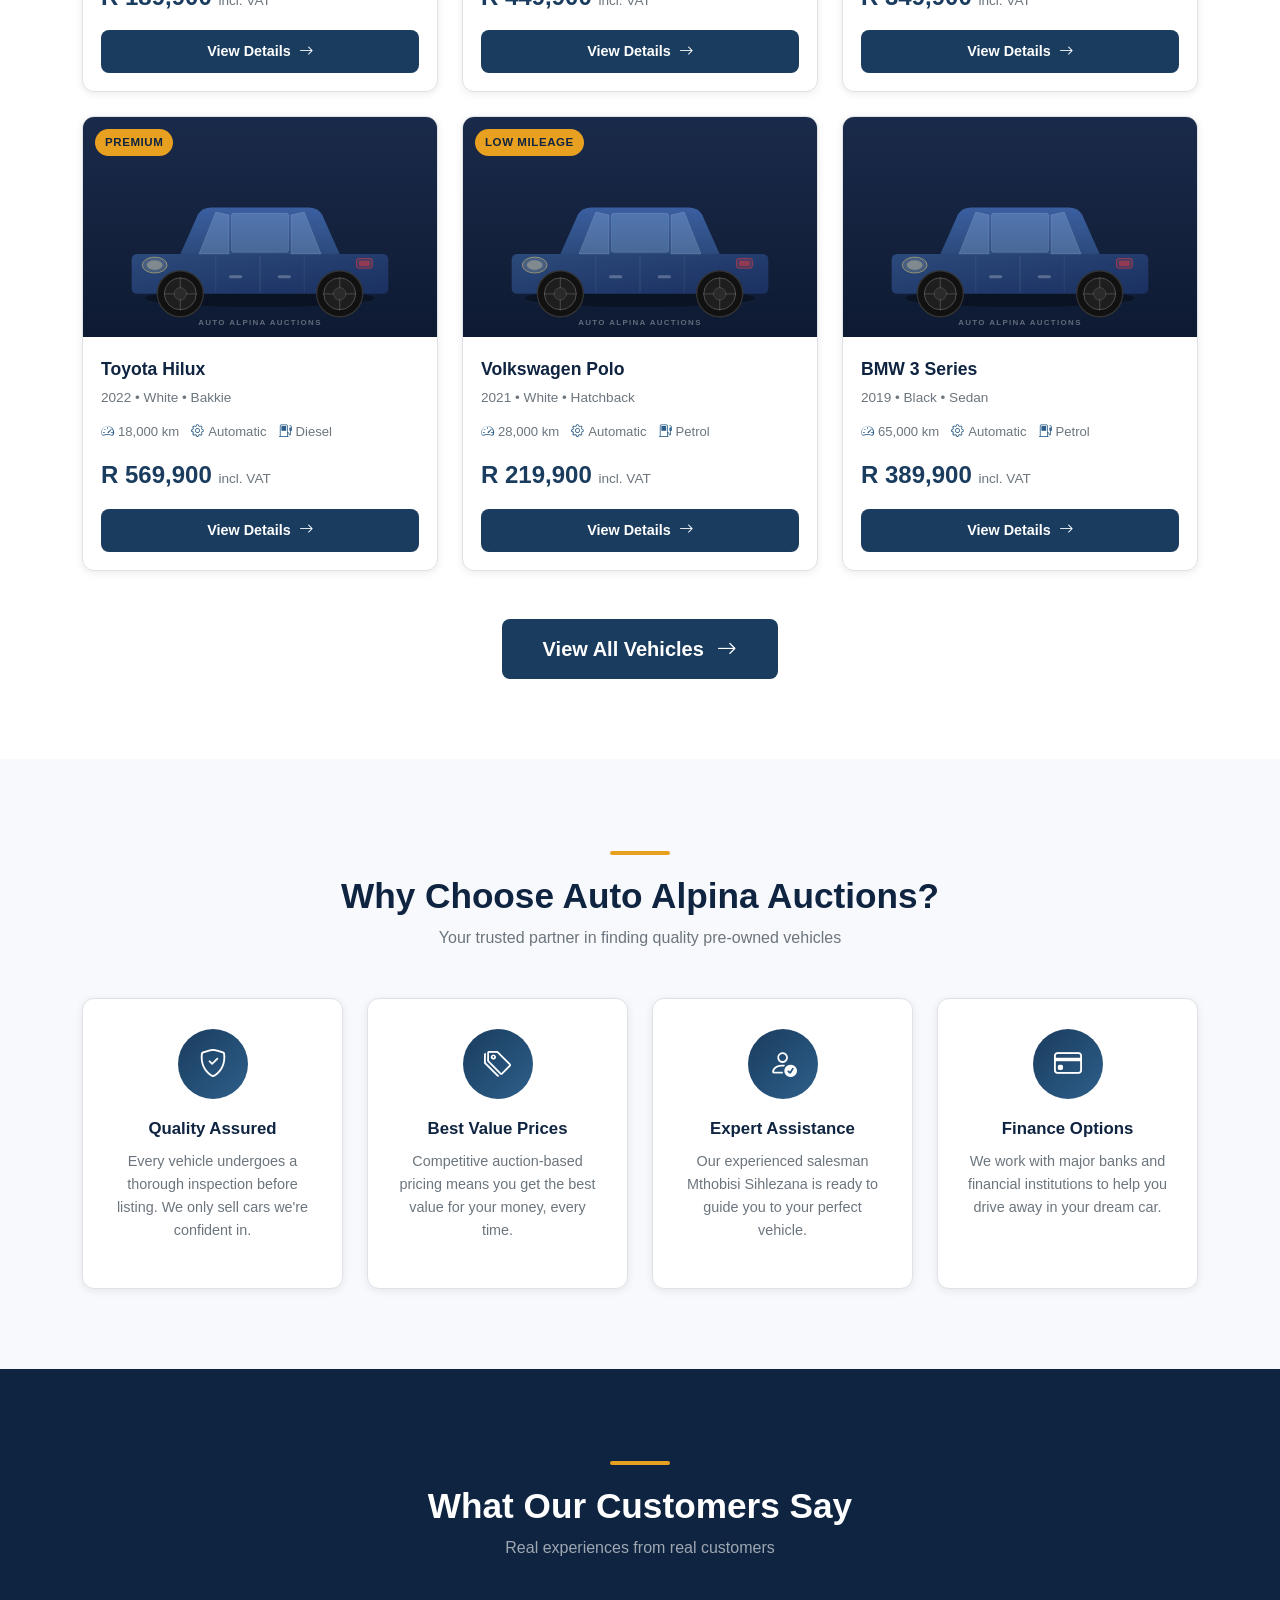
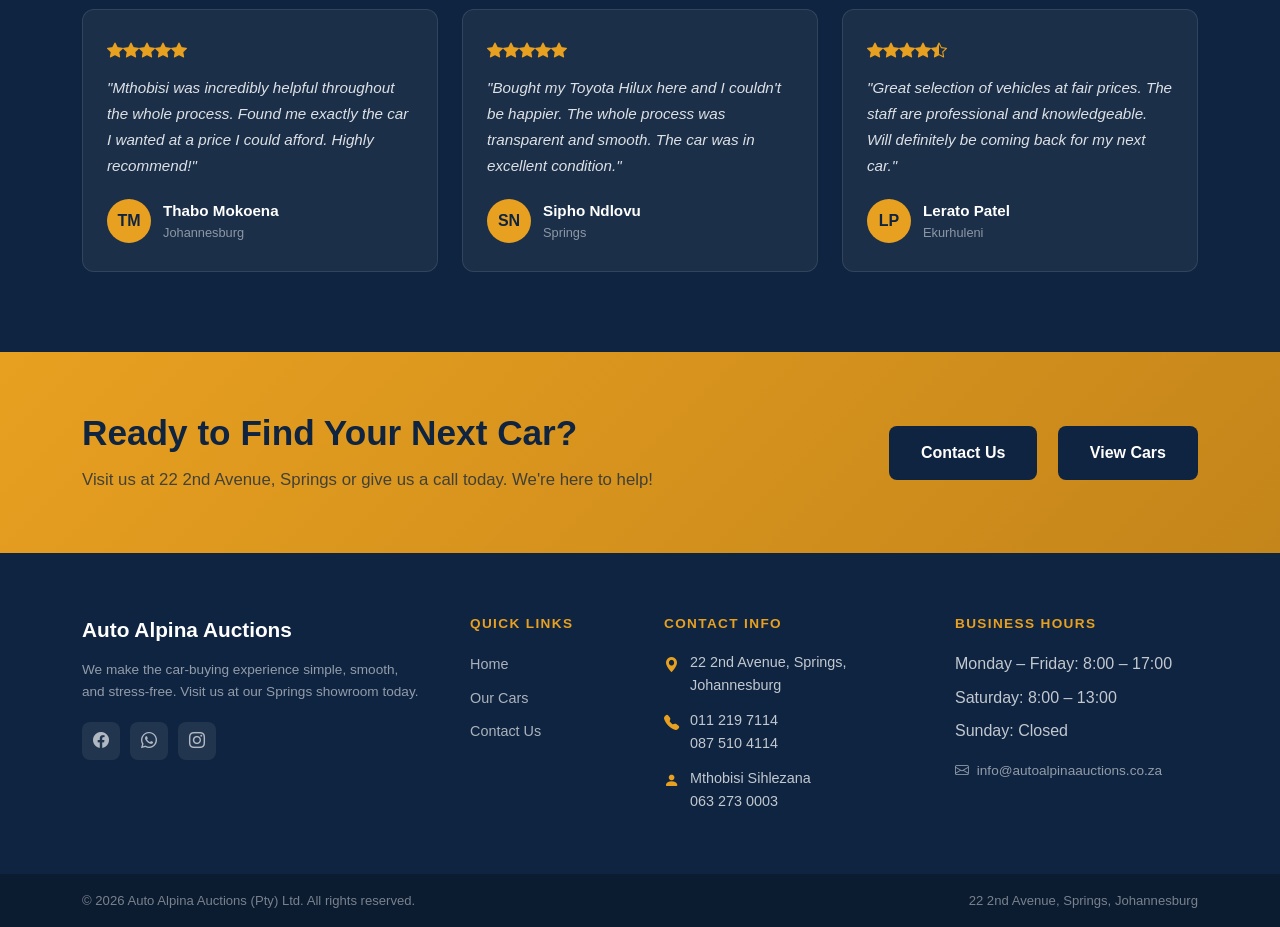
==== commit f966234c: "Self-host Bootstrap, Bootstrap Icons and add local car placeholder images Co-authored-by: auto-alpin" ====
--- a/index.html
+++ b/index.html
@@ -5,9 +5,8 @@
   <meta name="viewport" content="width=device-width, initial-scale=1.0" />
   <meta name="description" content="Auto Alpina Auctions – Quality used cars in Springs, Johannesburg. Browse our inventory of pre-owned vehicles at great prices." />
   <title>Auto Alpina Auctions | Quality Used Cars – Springs, Johannesburg</title>
-  <link rel="stylesheet" href="https://cdn.jsdelivr.net/npm/bootstrap@5.3.3/dist/css/bootstrap.min.css" />
-  <link rel="stylesheet" href="https://cdn.jsdelivr.net/npm/bootstrap-icons@1.11.3/font/bootstrap-icons.min.css" />
-  <link href="https://fonts.googleapis.com/css2?family=Inter:wght@400;500;600;700;800&display=swap" rel="stylesheet" />
+  <link rel="stylesheet" href="css/bootstrap.min.css" />
+  <link rel="stylesheet" href="css/bootstrap-icons.min.css" />
   <link rel="stylesheet" href="css/style.css" />
 </head>
 <body>
@@ -93,7 +92,7 @@
         </div>
         <div class="col-lg-6 hero-image-col mt-5 mt-lg-0">
           <img
-            src="https://images.unsplash.com/photo-1552519507-da3b142c6e3d?w=800&q=80"
+            src="images/hero-car.svg"
             alt="Premium used car at Auto Alpina Auctions"
             class="hero-car-img"
             loading="eager"
@@ -334,7 +333,7 @@
     </div>
   </footer>
 
-  <script src="https://cdn.jsdelivr.net/npm/bootstrap@5.3.3/dist/js/bootstrap.bundle.min.js"></script>
+  <script src="js/bootstrap.bundle.min.js"></script>
   <script src="js/inventory-data.js"></script>
   <script src="js/main.js"></script>
   <script>
